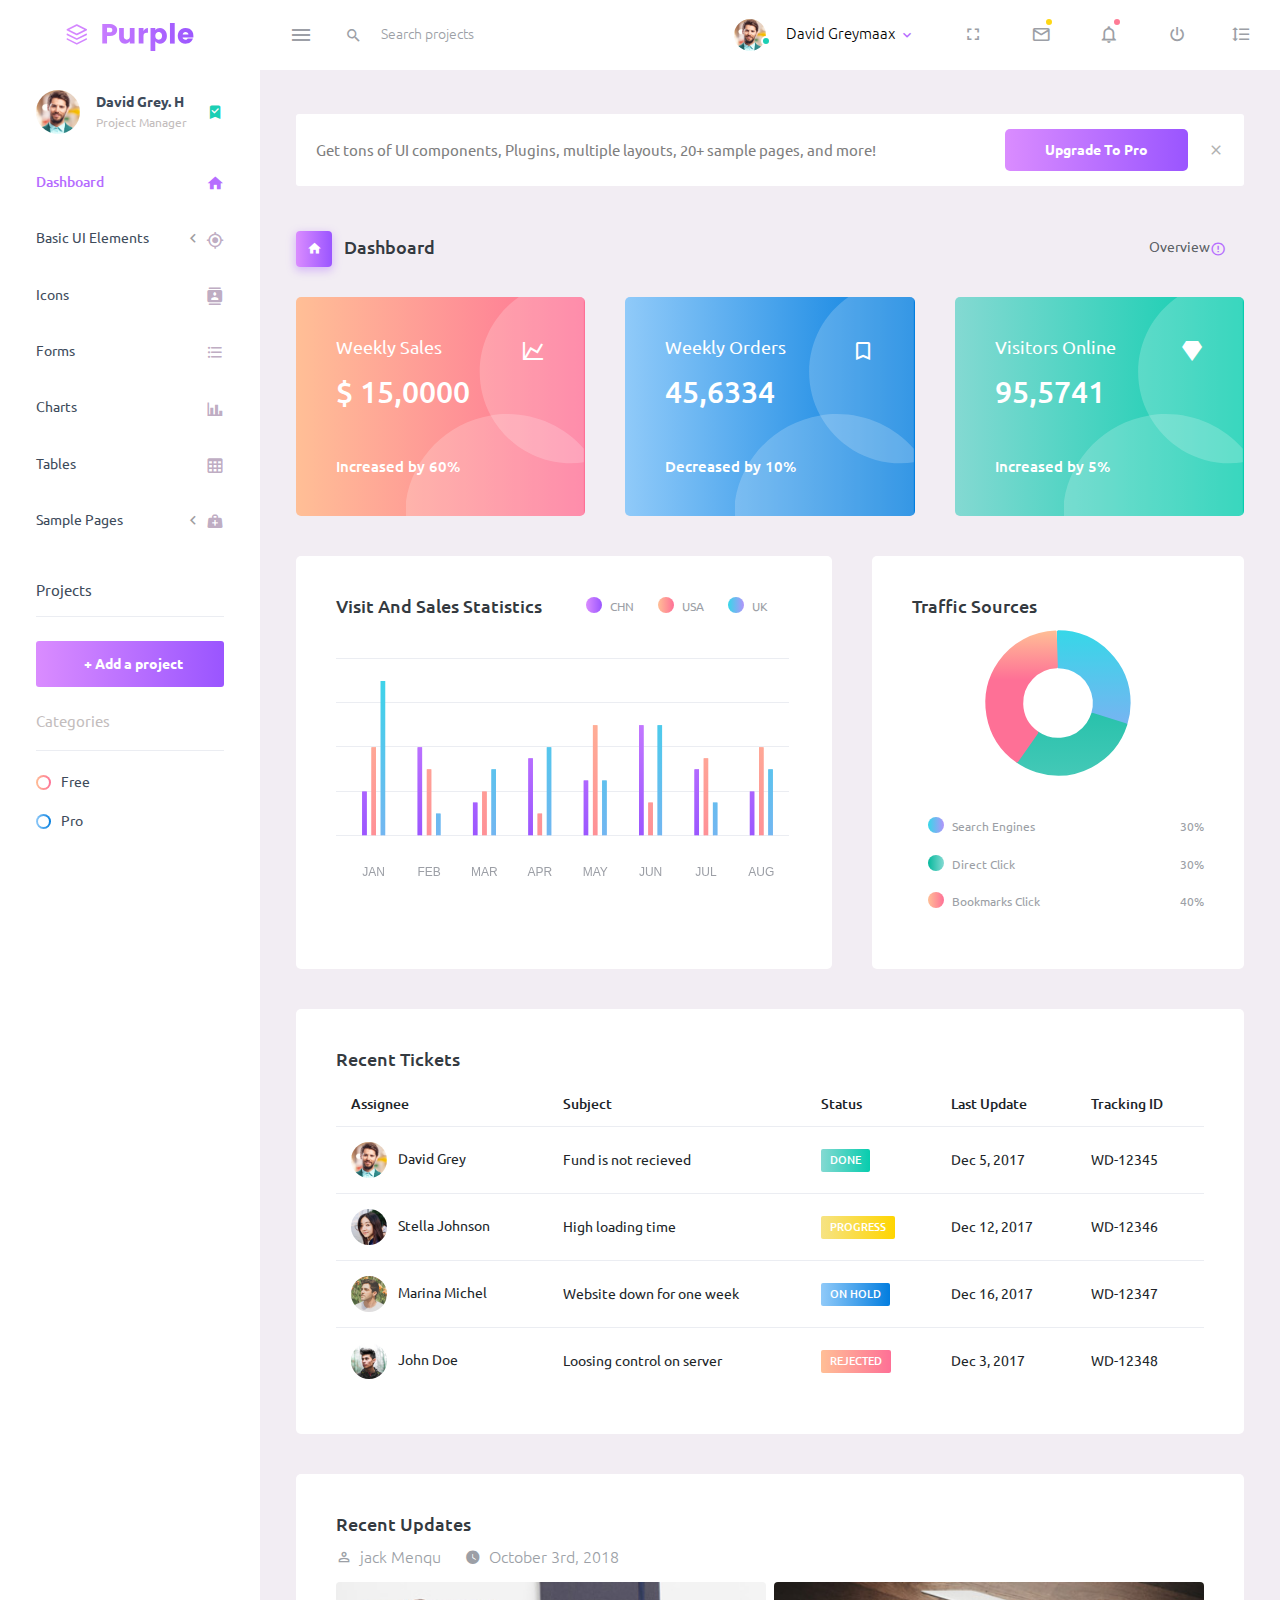
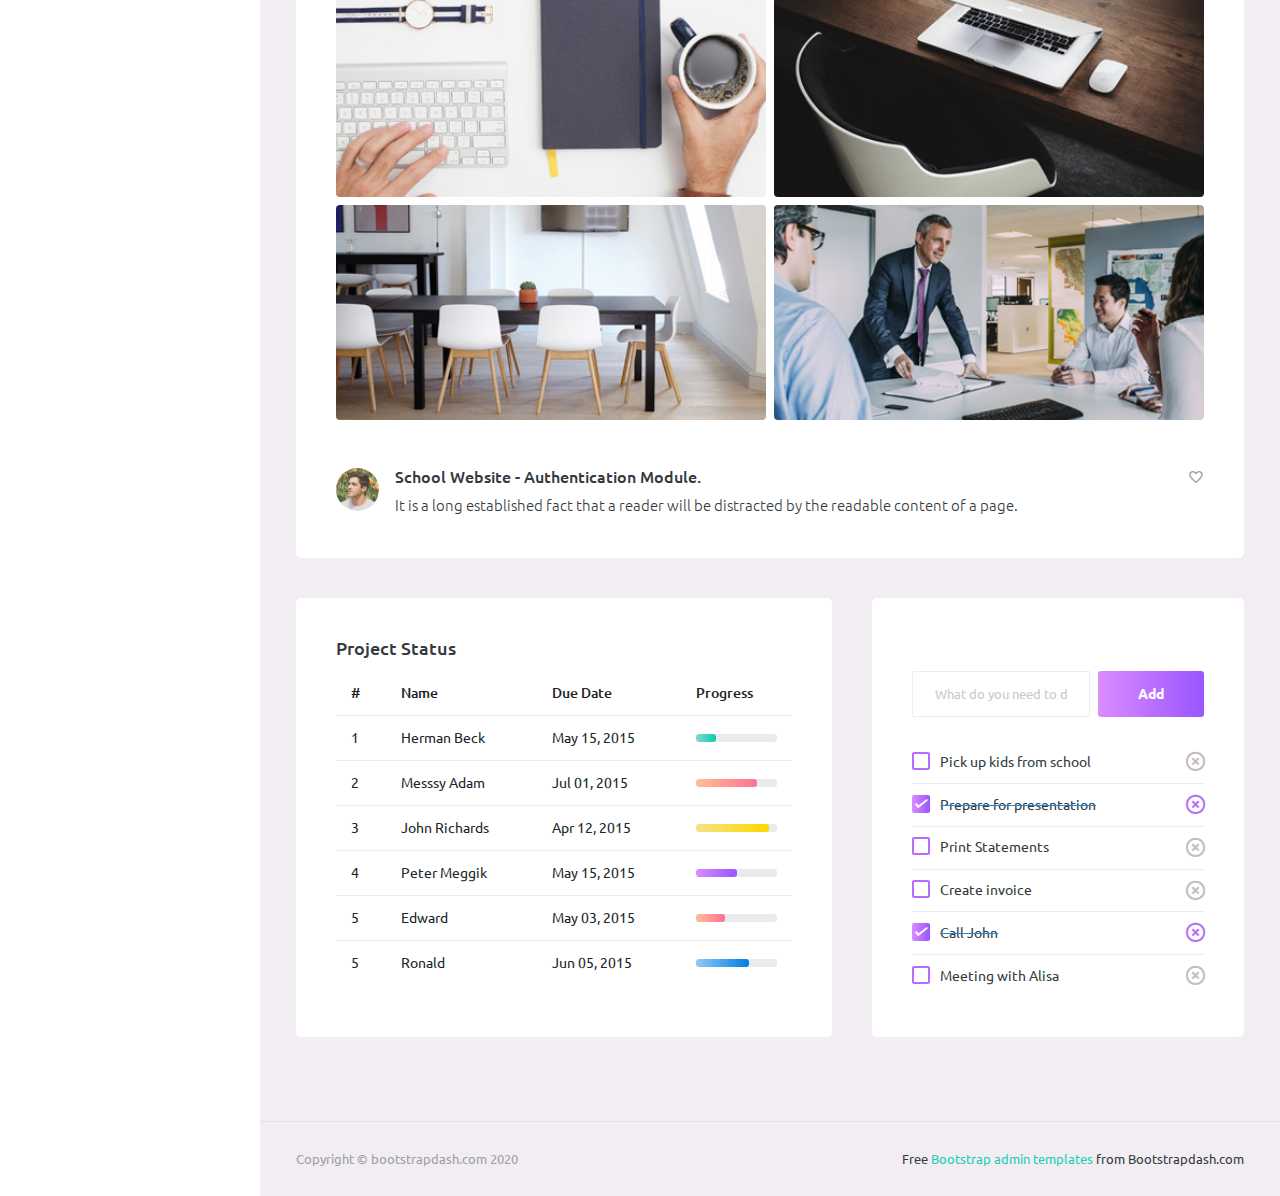
==== CoreBlogProject/wwwroot/writer/index.html @ 5f9129da "eklemeler yapıldı" ====
<!DOCTYPE html>
<html lang="en">
  <head>
    <!-- Required meta tags -->
    <meta charset="utf-8">
    <meta name="viewport" content="width=device-width, initial-scale=1, shrink-to-fit=no">
    <title>Purple Admin</title>
    <!-- plugins:css -->
    <link rel="stylesheet" href="assets/vendors/mdi/css/materialdesignicons.min.css">
    <link rel="stylesheet" href="assets/vendors/css/vendor.bundle.base.css">
    <!-- endinject -->
    <!-- Plugin css for this page -->
    <!-- End plugin css for this page -->
    <!-- inject:css -->
    <!-- endinject -->
    <!-- Layout styles -->
    <link rel="stylesheet" href="assets/css/style.css">
    <!-- End layout styles -->
    <link rel="shortcut icon" href="assets/images/favicon.ico" />
  </head>
  <body>
    <div class="container-scroller">
      <!-- partial:partials/_navbar.html -->
      <nav class="navbar default-layout-navbar col-lg-12 col-12 p-0 fixed-top d-flex flex-row">
        <div class="text-center navbar-brand-wrapper d-flex align-items-center justify-content-center">
          <a class="navbar-brand brand-logo" href="index.html"><img src="assets/images/logo.svg" alt="logo" /></a>
          <a class="navbar-brand brand-logo-mini" href="index.html"><img src="assets/images/logo-mini.svg" alt="logo" /></a>
        </div>
        <div class="navbar-menu-wrapper d-flex align-items-stretch">
          <button class="navbar-toggler navbar-toggler align-self-center" type="button" data-toggle="minimize">
            <span class="mdi mdi-menu"></span>
          </button>
          <div class="search-field d-none d-md-block">
            <form class="d-flex align-items-center h-100" action="#">
              <div class="input-group">
                <div class="input-group-prepend bg-transparent">
                  <i class="input-group-text border-0 mdi mdi-magnify"></i>
                </div>
                <input type="text" class="form-control bg-transparent border-0" placeholder="Search projects">
              </div>
            </form>
          </div>
          <ul class="navbar-nav navbar-nav-right">
            <li class="nav-item nav-profile dropdown">
              <a class="nav-link dropdown-toggle" id="profileDropdown" href="#" data-toggle="dropdown" aria-expanded="false">
                <div class="nav-profile-img">
                  <img src="assets/images/faces/face1.jpg" alt="image">
                  <span class="availability-status online"></span>
                </div>
                <div class="nav-profile-text">
                  <p class="mb-1 text-black">David Greymaax</p>
                </div>
              </a>
              <div class="dropdown-menu navbar-dropdown" aria-labelledby="profileDropdown">
                <a class="dropdown-item" href="#">
                  <i class="mdi mdi-cached mr-2 text-success"></i> Activity Log </a>
                <div class="dropdown-divider"></div>
                <a class="dropdown-item" href="#">
                  <i class="mdi mdi-logout mr-2 text-primary"></i> Signout </a>
              </div>
            </li>
            <li class="nav-item d-none d-lg-block full-screen-link">
              <a class="nav-link">
                <i class="mdi mdi-fullscreen" id="fullscreen-button"></i>
              </a>
            </li>
            <li class="nav-item dropdown">
              <a class="nav-link count-indicator dropdown-toggle" id="messageDropdown" href="#" data-toggle="dropdown" aria-expanded="false">
                <i class="mdi mdi-email-outline"></i>
                <span class="count-symbol bg-warning"></span>
              </a>
              <div class="dropdown-menu dropdown-menu-right navbar-dropdown preview-list" aria-labelledby="messageDropdown">
                <h6 class="p-3 mb-0">Messages</h6>
                <div class="dropdown-divider"></div>
                <a class="dropdown-item preview-item">
                  <div class="preview-thumbnail">
                    <img src="assets/images/faces/face4.jpg" alt="image" class="profile-pic">
                  </div>
                  <div class="preview-item-content d-flex align-items-start flex-column justify-content-center">
                    <h6 class="preview-subject ellipsis mb-1 font-weight-normal">Mark send you a message</h6>
                    <p class="text-gray mb-0"> 1 Minutes ago </p>
                  </div>
                </a>
                <div class="dropdown-divider"></div>
                <a class="dropdown-item preview-item">
                  <div class="preview-thumbnail">
                    <img src="assets/images/faces/face2.jpg" alt="image" class="profile-pic">
                  </div>
                  <div class="preview-item-content d-flex align-items-start flex-column justify-content-center">
                    <h6 class="preview-subject ellipsis mb-1 font-weight-normal">Cregh send you a message</h6>
                    <p class="text-gray mb-0"> 15 Minutes ago </p>
                  </div>
                </a>
                <div class="dropdown-divider"></div>
                <a class="dropdown-item preview-item">
                  <div class="preview-thumbnail">
                    <img src="assets/images/faces/face3.jpg" alt="image" class="profile-pic">
                  </div>
                  <div class="preview-item-content d-flex align-items-start flex-column justify-content-center">
                    <h6 class="preview-subject ellipsis mb-1 font-weight-normal">Profile picture updated</h6>
                    <p class="text-gray mb-0"> 18 Minutes ago </p>
                  </div>
                </a>
                <div class="dropdown-divider"></div>
                <h6 class="p-3 mb-0 text-center">4 new messages</h6>
              </div>
            </li>
            <li class="nav-item dropdown">
              <a class="nav-link count-indicator dropdown-toggle" id="notificationDropdown" href="#" data-toggle="dropdown">
                <i class="mdi mdi-bell-outline"></i>
                <span class="count-symbol bg-danger"></span>
              </a>
              <div class="dropdown-menu dropdown-menu-right navbar-dropdown preview-list" aria-labelledby="notificationDropdown">
                <h6 class="p-3 mb-0">Notifications</h6>
                <div class="dropdown-divider"></div>
                <a class="dropdown-item preview-item">
                  <div class="preview-thumbnail">
                    <div class="preview-icon bg-success">
                      <i class="mdi mdi-calendar"></i>
                    </div>
                  </div>
                  <div class="preview-item-content d-flex align-items-start flex-column justify-content-center">
                    <h6 class="preview-subject font-weight-normal mb-1">Event today</h6>
                    <p class="text-gray ellipsis mb-0"> Just a reminder that you have an event today </p>
                  </div>
                </a>
                <div class="dropdown-divider"></div>
                <a class="dropdown-item preview-item">
                  <div class="preview-thumbnail">
                    <div class="preview-icon bg-warning">
                      <i class="mdi mdi-settings"></i>
                    </div>
                  </div>
                  <div class="preview-item-content d-flex align-items-start flex-column justify-content-center">
                    <h6 class="preview-subject font-weight-normal mb-1">Settings</h6>
                    <p class="text-gray ellipsis mb-0"> Update dashboard </p>
                  </div>
                </a>
                <div class="dropdown-divider"></div>
                <a class="dropdown-item preview-item">
                  <div class="preview-thumbnail">
                    <div class="preview-icon bg-info">
                      <i class="mdi mdi-link-variant"></i>
                    </div>
                  </div>
                  <div class="preview-item-content d-flex align-items-start flex-column justify-content-center">
                    <h6 class="preview-subject font-weight-normal mb-1">Launch Admin</h6>
                    <p class="text-gray ellipsis mb-0"> New admin wow! </p>
                  </div>
                </a>
                <div class="dropdown-divider"></div>
                <h6 class="p-3 mb-0 text-center">See all notifications</h6>
              </div>
            </li>
            <li class="nav-item nav-logout d-none d-lg-block">
              <a class="nav-link" href="#">
                <i class="mdi mdi-power"></i>
              </a>
            </li>
            <li class="nav-item nav-settings d-none d-lg-block">
              <a class="nav-link" href="#">
                <i class="mdi mdi-format-line-spacing"></i>
              </a>
            </li>
          </ul>
          <button class="navbar-toggler navbar-toggler-right d-lg-none align-self-center" type="button" data-toggle="offcanvas">
            <span class="mdi mdi-menu"></span>
          </button>
        </div>
      </nav>
      <!-- partial -->
      <div class="container-fluid page-body-wrapper">
        <!-- partial:partials/_sidebar.html -->
        <nav class="sidebar sidebar-offcanvas" id="sidebar">
          <ul class="nav">
            <li class="nav-item nav-profile">
              <a href="#" class="nav-link">
                <div class="nav-profile-image">
                  <img src="assets/images/faces/face1.jpg" alt="profile">
                  <span class="login-status online"></span>
                  <!--change to offline or busy as needed-->
                </div>
                <div class="nav-profile-text d-flex flex-column">
                  <span class="font-weight-bold mb-2">David Grey. H</span>
                  <span class="text-secondary text-small">Project Manager</span>
                </div>
                <i class="mdi mdi-bookmark-check text-success nav-profile-badge"></i>
              </a>
            </li>
            <li class="nav-item">
              <a class="nav-link" href="index.html">
                <span class="menu-title">Dashboard</span>
                <i class="mdi mdi-home menu-icon"></i>
              </a>
            </li>
            <li class="nav-item">
              <a class="nav-link" data-toggle="collapse" href="#ui-basic" aria-expanded="false" aria-controls="ui-basic">
                <span class="menu-title">Basic UI Elements</span>
                <i class="menu-arrow"></i>
                <i class="mdi mdi-crosshairs-gps menu-icon"></i>
              </a>
              <div class="collapse" id="ui-basic">
                <ul class="nav flex-column sub-menu">
                  <li class="nav-item"> <a class="nav-link" href="pages/ui-features/buttons.html">Buttons</a></li>
                  <li class="nav-item"> <a class="nav-link" href="pages/ui-features/typography.html">Typography</a></li>
                </ul>
              </div>
            </li>
            <li class="nav-item">
              <a class="nav-link" href="pages/icons/mdi.html">
                <span class="menu-title">Icons</span>
                <i class="mdi mdi-contacts menu-icon"></i>
              </a>
            </li>
            <li class="nav-item">
              <a class="nav-link" href="pages/forms/basic_elements.html">
                <span class="menu-title">Forms</span>
                <i class="mdi mdi-format-list-bulleted menu-icon"></i>
              </a>
            </li>
            <li class="nav-item">
              <a class="nav-link" href="pages/charts/chartjs.html">
                <span class="menu-title">Charts</span>
                <i class="mdi mdi-chart-bar menu-icon"></i>
              </a>
            </li>
            <li class="nav-item">
              <a class="nav-link" href="pages/tables/basic-table.html">
                <span class="menu-title">Tables</span>
                <i class="mdi mdi-table-large menu-icon"></i>
              </a>
            </li>
            <li class="nav-item">
              <a class="nav-link" data-toggle="collapse" href="#general-pages" aria-expanded="false" aria-controls="general-pages">
                <span class="menu-title">Sample Pages</span>
                <i class="menu-arrow"></i>
                <i class="mdi mdi-medical-bag menu-icon"></i>
              </a>
              <div class="collapse" id="general-pages">
                <ul class="nav flex-column sub-menu">
                  <li class="nav-item"> <a class="nav-link" href="pages/samples/blank-page.html"> Blank Page </a></li>
                  <li class="nav-item"> <a class="nav-link" href="pages/samples/login.html"> Login </a></li>
                  <li class="nav-item"> <a class="nav-link" href="pages/samples/register.html"> Register </a></li>
                  <li class="nav-item"> <a class="nav-link" href="pages/samples/error-404.html"> 404 </a></li>
                  <li class="nav-item"> <a class="nav-link" href="pages/samples/error-500.html"> 500 </a></li>
                </ul>
              </div>
            </li>
            <li class="nav-item sidebar-actions">
              <span class="nav-link">
                <div class="border-bottom">
                  <h6 class="font-weight-normal mb-3">Projects</h6>
                </div>
                <button class="btn btn-block btn-lg btn-gradient-primary mt-4">+ Add a project</button>
                <div class="mt-4">
                  <div class="border-bottom">
                    <p class="text-secondary">Categories</p>
                  </div>
                  <ul class="gradient-bullet-list mt-4">
                    <li>Free</li>
                    <li>Pro</li>
                  </ul>
                </div>
              </span>
            </li>
          </ul>
        </nav>
        <!-- partial -->
        <div class="main-panel">
          <div class="content-wrapper">
            <div class="row" id="proBanner">
              <div class="col-12">
                <span class="d-flex align-items-center purchase-popup">
                  <p>Get tons of UI components, Plugins, multiple layouts, 20+ sample pages, and more!</p>
                  <a href="https://www.bootstrapdash.com/product/purple-bootstrap-admin-template?utm_source=organic&utm_medium=banner&utm_campaign=free-preview" target="_blank" class="btn download-button purchase-button ml-auto">Upgrade To Pro</a>
                  <i class="mdi mdi-close" id="bannerClose"></i>
                </span>
              </div>
            </div>
            <div class="page-header">
              <h3 class="page-title">
                <span class="page-title-icon bg-gradient-primary text-white mr-2">
                  <i class="mdi mdi-home"></i>
                </span> Dashboard
              </h3>
              <nav aria-label="breadcrumb">
                <ul class="breadcrumb">
                  <li class="breadcrumb-item active" aria-current="page">
                    <span></span>Overview <i class="mdi mdi-alert-circle-outline icon-sm text-primary align-middle"></i>
                  </li>
                </ul>
              </nav>
            </div>
            <div class="row">
              <div class="col-md-4 stretch-card grid-margin">
                <div class="card bg-gradient-danger card-img-holder text-white">
                  <div class="card-body">
                    <img src="assets/images/dashboard/circle.svg" class="card-img-absolute" alt="circle-image" />
                    <h4 class="font-weight-normal mb-3">Weekly Sales <i class="mdi mdi-chart-line mdi-24px float-right"></i>
                    </h4>
                    <h2 class="mb-5">$ 15,0000</h2>
                    <h6 class="card-text">Increased by 60%</h6>
                  </div>
                </div>
              </div>
              <div class="col-md-4 stretch-card grid-margin">
                <div class="card bg-gradient-info card-img-holder text-white">
                  <div class="card-body">
                    <img src="assets/images/dashboard/circle.svg" class="card-img-absolute" alt="circle-image" />
                    <h4 class="font-weight-normal mb-3">Weekly Orders <i class="mdi mdi-bookmark-outline mdi-24px float-right"></i>
                    </h4>
                    <h2 class="mb-5">45,6334</h2>
                    <h6 class="card-text">Decreased by 10%</h6>
                  </div>
                </div>
              </div>
              <div class="col-md-4 stretch-card grid-margin">
                <div class="card bg-gradient-success card-img-holder text-white">
                  <div class="card-body">
                    <img src="assets/images/dashboard/circle.svg" class="card-img-absolute" alt="circle-image" />
                    <h4 class="font-weight-normal mb-3">Visitors Online <i class="mdi mdi-diamond mdi-24px float-right"></i>
                    </h4>
                    <h2 class="mb-5">95,5741</h2>
                    <h6 class="card-text">Increased by 5%</h6>
                  </div>
                </div>
              </div>
            </div>
            <div class="row">
              <div class="col-md-7 grid-margin stretch-card">
                <div class="card">
                  <div class="card-body">
                    <div class="clearfix">
                      <h4 class="card-title float-left">Visit And Sales Statistics</h4>
                      <div id="visit-sale-chart-legend" class="rounded-legend legend-horizontal legend-top-right float-right"></div>
                    </div>
                    <canvas id="visit-sale-chart" class="mt-4"></canvas>
                  </div>
                </div>
              </div>
              <div class="col-md-5 grid-margin stretch-card">
                <div class="card">
                  <div class="card-body">
                    <h4 class="card-title">Traffic Sources</h4>
                    <canvas id="traffic-chart"></canvas>
                    <div id="traffic-chart-legend" class="rounded-legend legend-vertical legend-bottom-left pt-4"></div>
                  </div>
                </div>
              </div>
            </div>
            <div class="row">
              <div class="col-12 grid-margin">
                <div class="card">
                  <div class="card-body">
                    <h4 class="card-title">Recent Tickets</h4>
                    <div class="table-responsive">
                      <table class="table">
                        <thead>
                          <tr>
                            <th> Assignee </th>
                            <th> Subject </th>
                            <th> Status </th>
                            <th> Last Update </th>
                            <th> Tracking ID </th>
                          </tr>
                        </thead>
                        <tbody>
                          <tr>
                            <td>
                              <img src="assets/images/faces/face1.jpg" class="mr-2" alt="image"> David Grey
                            </td>
                            <td> Fund is not recieved </td>
                            <td>
                              <label class="badge badge-gradient-success">DONE</label>
                            </td>
                            <td> Dec 5, 2017 </td>
                            <td> WD-12345 </td>
                          </tr>
                          <tr>
                            <td>
                              <img src="assets/images/faces/face2.jpg" class="mr-2" alt="image"> Stella Johnson
                            </td>
                            <td> High loading time </td>
                            <td>
                              <label class="badge badge-gradient-warning">PROGRESS</label>
                            </td>
                            <td> Dec 12, 2017 </td>
                            <td> WD-12346 </td>
                          </tr>
                          <tr>
                            <td>
                              <img src="assets/images/faces/face3.jpg" class="mr-2" alt="image"> Marina Michel
                            </td>
                            <td> Website down for one week </td>
                            <td>
                              <label class="badge badge-gradient-info">ON HOLD</label>
                            </td>
                            <td> Dec 16, 2017 </td>
                            <td> WD-12347 </td>
                          </tr>
                          <tr>
                            <td>
                              <img src="assets/images/faces/face4.jpg" class="mr-2" alt="image"> John Doe
                            </td>
                            <td> Loosing control on server </td>
                            <td>
                              <label class="badge badge-gradient-danger">REJECTED</label>
                            </td>
                            <td> Dec 3, 2017 </td>
                            <td> WD-12348 </td>
                          </tr>
                        </tbody>
                      </table>
                    </div>
                  </div>
                </div>
              </div>
            </div>
            <div class="row">
              <div class="col-12 grid-margin stretch-card">
                <div class="card">
                  <div class="card-body">
                    <h4 class="card-title">Recent Updates</h4>
                    <div class="d-flex">
                      <div class="d-flex align-items-center mr-4 text-muted font-weight-light">
                        <i class="mdi mdi-account-outline icon-sm mr-2"></i>
                        <span>jack Menqu</span>
                      </div>
                      <div class="d-flex align-items-center text-muted font-weight-light">
                        <i class="mdi mdi-clock icon-sm mr-2"></i>
                        <span>October 3rd, 2018</span>
                      </div>
                    </div>
                    <div class="row mt-3">
                      <div class="col-6 pr-1">
                        <img src="assets/images/dashboard/img_1.jpg" class="mb-2 mw-100 w-100 rounded" alt="image">
                        <img src="assets/images/dashboard/img_4.jpg" class="mw-100 w-100 rounded" alt="image">
                      </div>
                      <div class="col-6 pl-1">
                        <img src="assets/images/dashboard/img_2.jpg" class="mb-2 mw-100 w-100 rounded" alt="image">
                        <img src="assets/images/dashboard/img_3.jpg" class="mw-100 w-100 rounded" alt="image">
                      </div>
                    </div>
                    <div class="d-flex mt-5 align-items-top">
                      <img src="assets/images/faces/face3.jpg" class="img-sm rounded-circle mr-3" alt="image">
                      <div class="mb-0 flex-grow">
                        <h5 class="mr-2 mb-2">School Website - Authentication Module.</h5>
                        <p class="mb-0 font-weight-light">It is a long established fact that a reader will be distracted by the readable content of a page.</p>
                      </div>
                      <div class="ml-auto">
                        <i class="mdi mdi-heart-outline text-muted"></i>
                      </div>
                    </div>
                  </div>
                </div>
              </div>
            </div>
            <div class="row">
              <div class="col-md-7 grid-margin stretch-card">
                <div class="card">
                  <div class="card-body">
                    <h4 class="card-title">Project Status</h4>
                    <div class="table-responsive">
                      <table class="table">
                        <thead>
                          <tr>
                            <th> # </th>
                            <th> Name </th>
                            <th> Due Date </th>
                            <th> Progress </th>
                          </tr>
                        </thead>
                        <tbody>
                          <tr>
                            <td> 1 </td>
                            <td> Herman Beck </td>
                            <td> May 15, 2015 </td>
                            <td>
                              <div class="progress">
                                <div class="progress-bar bg-gradient-success" role="progressbar" style="width: 25%" aria-valuenow="25" aria-valuemin="0" aria-valuemax="100"></div>
                              </div>
                            </td>
                          </tr>
                          <tr>
                            <td> 2 </td>
                            <td> Messsy Adam </td>
                            <td> Jul 01, 2015 </td>
                            <td>
                              <div class="progress">
                                <div class="progress-bar bg-gradient-danger" role="progressbar" style="width: 75%" aria-valuenow="75" aria-valuemin="0" aria-valuemax="100"></div>
                              </div>
                            </td>
                          </tr>
                          <tr>
                            <td> 3 </td>
                            <td> John Richards </td>
                            <td> Apr 12, 2015 </td>
                            <td>
                              <div class="progress">
                                <div class="progress-bar bg-gradient-warning" role="progressbar" style="width: 90%" aria-valuenow="90" aria-valuemin="0" aria-valuemax="100"></div>
                              </div>
                            </td>
                          </tr>
                          <tr>
                            <td> 4 </td>
                            <td> Peter Meggik </td>
                            <td> May 15, 2015 </td>
                            <td>
                              <div class="progress">
                                <div class="progress-bar bg-gradient-primary" role="progressbar" style="width: 50%" aria-valuenow="50" aria-valuemin="0" aria-valuemax="100"></div>
                              </div>
                            </td>
                          </tr>
                          <tr>
                            <td> 5 </td>
                            <td> Edward </td>
                            <td> May 03, 2015 </td>
                            <td>
                              <div class="progress">
                                <div class="progress-bar bg-gradient-danger" role="progressbar" style="width: 35%" aria-valuenow="35" aria-valuemin="0" aria-valuemax="100"></div>
                              </div>
                            </td>
                          </tr>
                          <tr>
                            <td> 5 </td>
                            <td> Ronald </td>
                            <td> Jun 05, 2015 </td>
                            <td>
                              <div class="progress">
                                <div class="progress-bar bg-gradient-info" role="progressbar" style="width: 65%" aria-valuenow="65" aria-valuemin="0" aria-valuemax="100"></div>
                              </div>
                            </td>
                          </tr>
                        </tbody>
                      </table>
                    </div>
                  </div>
                </div>
              </div>
              <div class="col-md-5 grid-margin stretch-card">
                <div class="card">
                  <div class="card-body">
                    <h4 class="card-title text-white">Todo</h4>
                    <div class="add-items d-flex">
                      <input type="text" class="form-control todo-list-input" placeholder="What do you need to do today?">
                      <button class="add btn btn-gradient-primary font-weight-bold todo-list-add-btn" id="add-task">Add</button>
                    </div>
                    <div class="list-wrapper">
                      <ul class="d-flex flex-column-reverse todo-list todo-list-custom">
                        <li>
                          <div class="form-check">
                            <label class="form-check-label">
                              <input class="checkbox" type="checkbox"> Meeting with Alisa </label>
                          </div>
                          <i class="remove mdi mdi-close-circle-outline"></i>
                        </li>
                        <li class="completed">
                          <div class="form-check">
                            <label class="form-check-label">
                              <input class="checkbox" type="checkbox" checked> Call John </label>
                          </div>
                          <i class="remove mdi mdi-close-circle-outline"></i>
                        </li>
                        <li>
                          <div class="form-check">
                            <label class="form-check-label">
                              <input class="checkbox" type="checkbox"> Create invoice </label>
                          </div>
                          <i class="remove mdi mdi-close-circle-outline"></i>
                        </li>
                        <li>
                          <div class="form-check">
                            <label class="form-check-label">
                              <input class="checkbox" type="checkbox"> Print Statements </label>
                          </div>
                          <i class="remove mdi mdi-close-circle-outline"></i>
                        </li>
                        <li class="completed">
                          <div class="form-check">
                            <label class="form-check-label">
                              <input class="checkbox" type="checkbox" checked> Prepare for presentation </label>
                          </div>
                          <i class="remove mdi mdi-close-circle-outline"></i>
                        </li>
                        <li>
                          <div class="form-check">
                            <label class="form-check-label">
                              <input class="checkbox" type="checkbox"> Pick up kids from school </label>
                          </div>
                          <i class="remove mdi mdi-close-circle-outline"></i>
                        </li>
                      </ul>
                    </div>
                  </div>
                </div>
              </div>
            </div>
          </div>
          <!-- content-wrapper ends -->
          <!-- partial:partials/_footer.html -->
          <footer class="footer">
            <div class="container-fluid clearfix">
              <span class="text-muted d-block text-center text-sm-left d-sm-inline-block">Copyright © bootstrapdash.com 2020</span>
              <span class="float-none float-sm-right d-block mt-1 mt-sm-0 text-center"> Free <a href="https://www.bootstrapdash.com/bootstrap-admin-template/" target="_blank">Bootstrap admin templates </a> from Bootstrapdash.com</span>
            </div>
          </footer>
          <!-- partial -->
        </div>
        <!-- main-panel ends -->
      </div>
      <!-- page-body-wrapper ends -->
    </div>
    <!-- container-scroller -->
    <!-- plugins:js -->
    <script src="assets/vendors/js/vendor.bundle.base.js"></script>
    <!-- endinject -->
    <!-- Plugin js for this page -->
    <script src="assets/vendors/chart.js/Chart.min.js"></script>
    <!-- End plugin js for this page -->
    <!-- inject:js -->
    <script src="assets/js/off-canvas.js"></script>
    <script src="assets/js/hoverable-collapse.js"></script>
    <script src="assets/js/misc.js"></script>
    <!-- endinject -->
    <!-- Custom js for this page -->
    <script src="assets/js/dashboard.js"></script>
    <script src="assets/js/todolist.js"></script>
    <!-- End custom js for this page -->
  </body>
</html>
---- CoreBlogProject/wwwroot/writer/assets/vendors/css/vendor.bundle.base.css ----
/*
 * Container style
 */
.ps {
  overflow: hidden !important;
  overflow-anchor: none;
  -ms-overflow-style: none;
  touch-action: auto;
  -ms-touch-action: auto;
}

/*
 * Scrollbar rail styles
 */
.ps__rail-x {
  display: none;
  opacity: 0;
  transition: background-color .2s linear, opacity .2s linear;
  -webkit-transition: background-color .2s linear, opacity .2s linear;
  height: 15px;
  /* there must be 'bottom' or 'top' for ps__rail-x */
  bottom: 0px;
  /* please don't change 'position' */
  position: absolute;
}

.ps__rail-y {
  display: none;
  opacity: 0;
  transition: background-color .2s linear, opacity .2s linear;
  -webkit-transition: background-color .2s linear, opacity .2s linear;
  width: 15px;
  /* there must be 'right' or 'left' for ps__rail-y */
  right: 0;
  /* please don't change 'position' */
  position: absolute;
}

.ps--active-x > .ps__rail-x,
.ps--active-y > .ps__rail-y {
  display: block;
  background-color: transparent;
}

.ps:hover > .ps__rail-x,
.ps:hover > .ps__rail-y,
.ps--focus > .ps__rail-x,
.ps--focus > .ps__rail-y,
.ps--scrolling-x > .ps__rail-x,
.ps--scrolling-y > .ps__rail-y {
  opacity: 0.6;
}

.ps .ps__rail-x:hover,
.ps .ps__rail-y:hover,
.ps .ps__rail-x:focus,
.ps .ps__rail-y:focus,
.ps .ps__rail-x.ps--clicking,
.ps .ps__rail-y.ps--clicking {
  background-color: #eee;
  opacity: 0.9;
}

/*
 * Scrollbar thumb styles
 */
.ps__thumb-x {
  background-color: #aaa;
  border-radius: 6px;
  transition: background-color .2s linear, height .2s ease-in-out;
  -webkit-transition: background-color .2s linear, height .2s ease-in-out;
  height: 6px;
  /* there must be 'bottom' for ps__thumb-x */
  bottom: 2px;
  /* please don't change 'position' */
  position: absolute;
}

.ps__thumb-y {
  background-color: #aaa;
  border-radius: 6px;
  transition: background-color .2s linear, width .2s ease-in-out;
  -webkit-transition: background-color .2s linear, width .2s ease-in-out;
  width: 6px;
  /* there must be 'right' for ps__thumb-y */
  right: 2px;
  /* please don't change 'position' */
  position: absolute;
}

.ps__rail-x:hover > .ps__thumb-x,
.ps__rail-x:focus > .ps__thumb-x,
.ps__rail-x.ps--clicking .ps__thumb-x {
  background-color: #999;
  height: 11px;
}

.ps__rail-y:hover > .ps__thumb-y,
.ps__rail-y:focus > .ps__thumb-y,
.ps__rail-y.ps--clicking .ps__thumb-y {
  background-color: #999;
  width: 11px;
}

/* MS supports */
@supports (-ms-overflow-style: none) {
  .ps {
    overflow: auto !important;
  }
}

@media screen and (-ms-high-contrast: active), (-ms-high-contrast: none) {
  .ps {
    overflow: auto !important;
  }
}
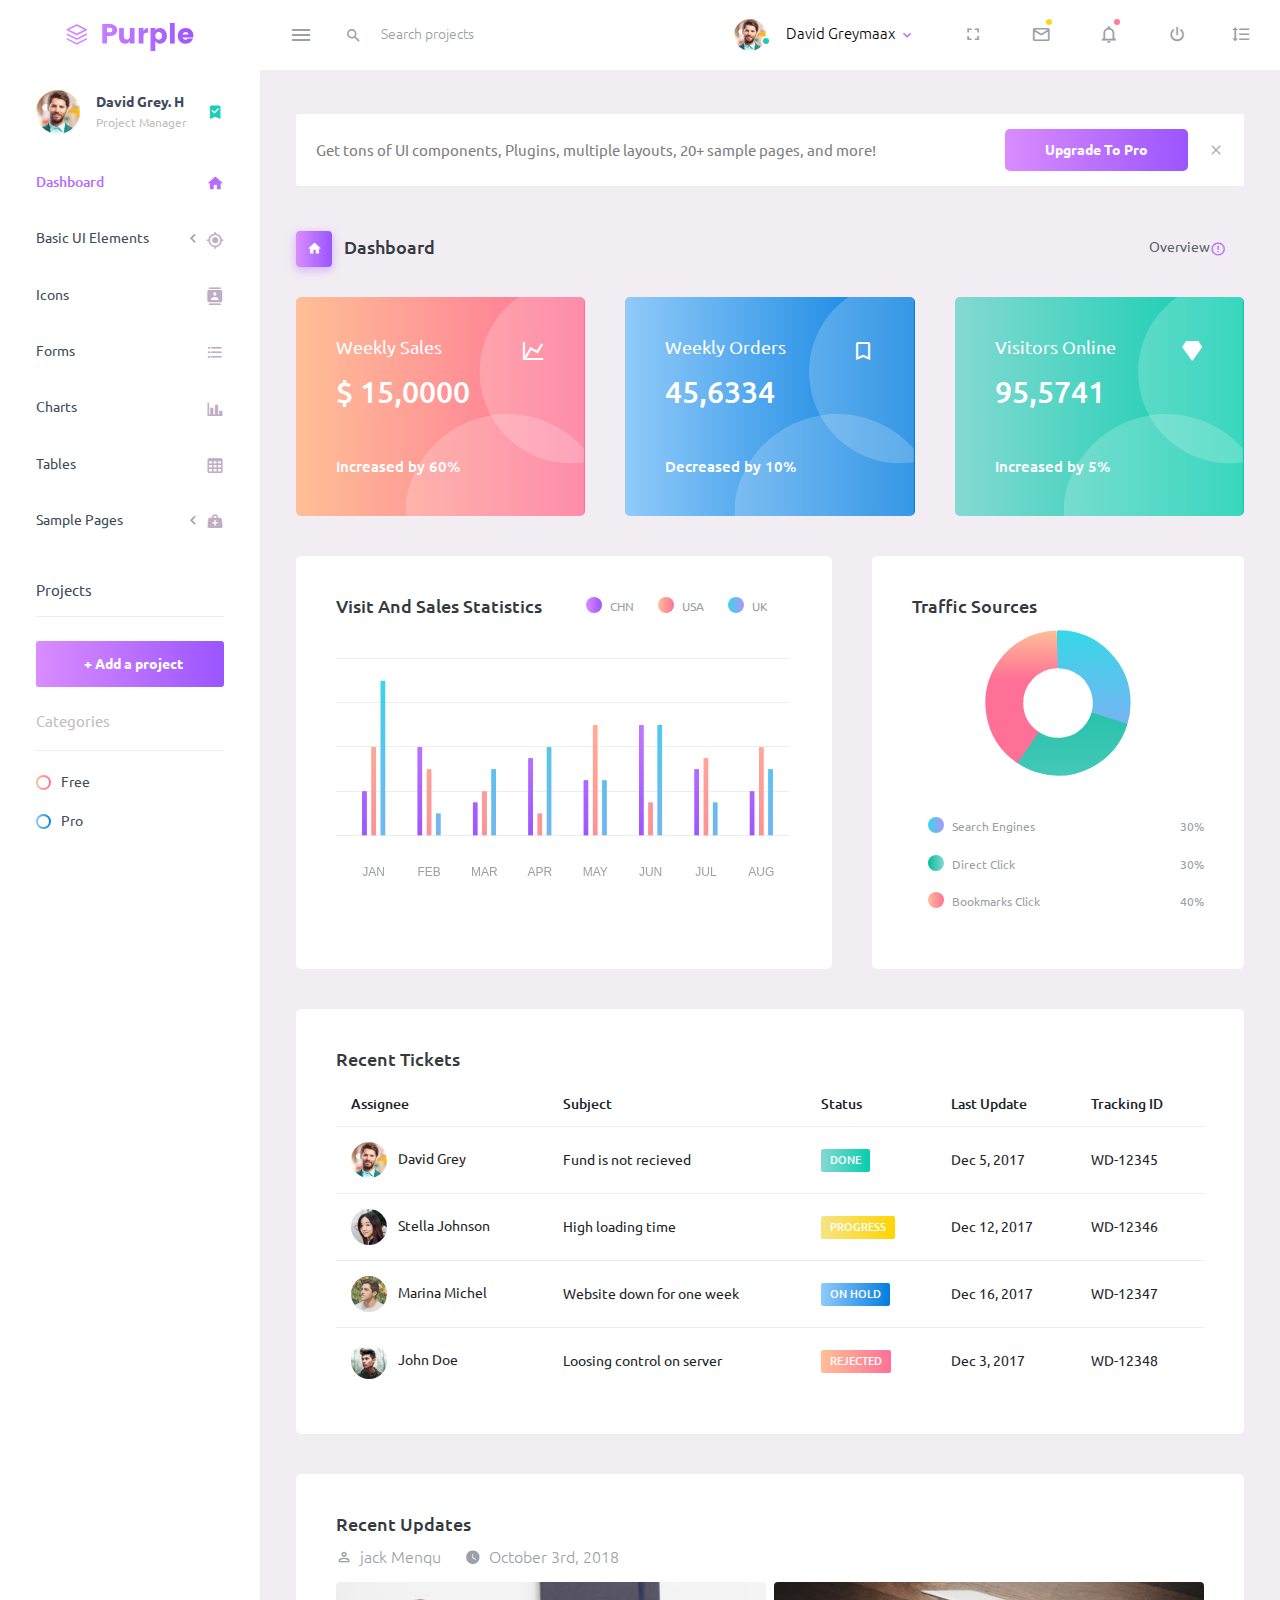
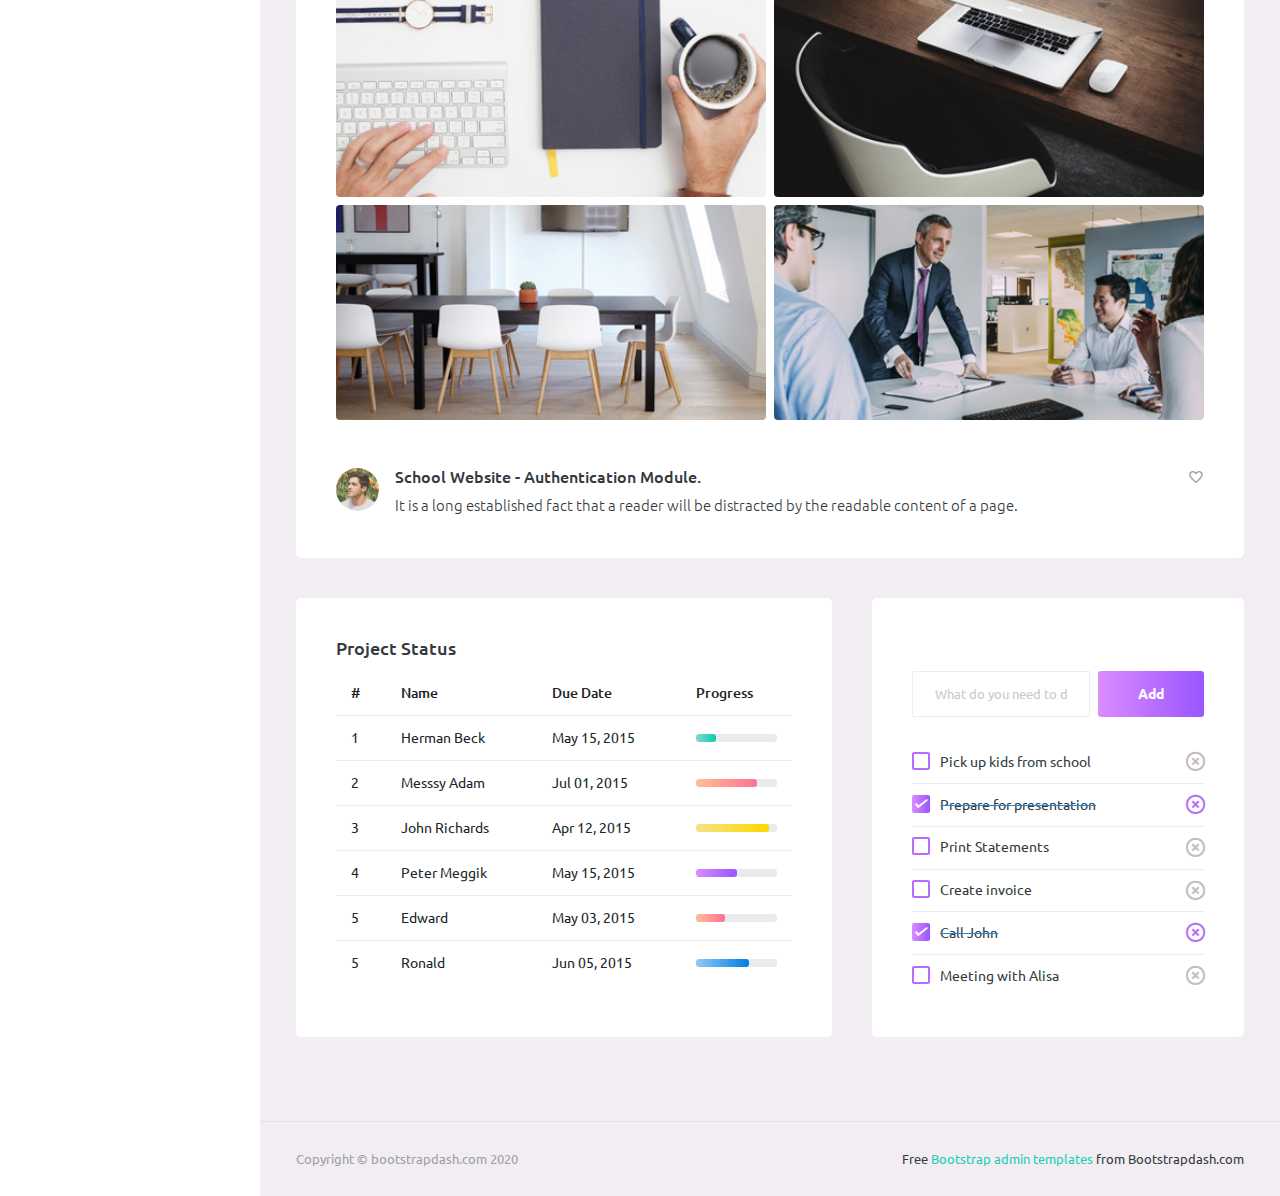
==== commit 6afa6c67: "update" ====
--- a/CoreBlogProject/wwwroot/writer/index.html
+++ b/CoreBlogProject/wwwroot/writer/index.html
@@ -421,7 +421,8 @@
                 <div class="card">
                   <div class="card-body">
                     <h4 class="card-title">Recent Updates</h4>
-                    <div class="d-flex">
+                   
+                      <div class="d-flex">
                       <div class="d-flex align-items-center mr-4 text-muted font-weight-light">
                         <i class="mdi mdi-account-outline icon-sm mr-2"></i>
                         <span>jack Menqu</span>
@@ -441,6 +442,7 @@
                         <img src="assets/images/dashboard/img_3.jpg" class="mw-100 w-100 rounded" alt="image">
                       </div>
                     </div>
+
                     <div class="d-flex mt-5 align-items-top">
                       <img src="assets/images/faces/face3.jpg" class="img-sm rounded-circle mr-3" alt="image">
                       <div class="mb-0 flex-grow">
